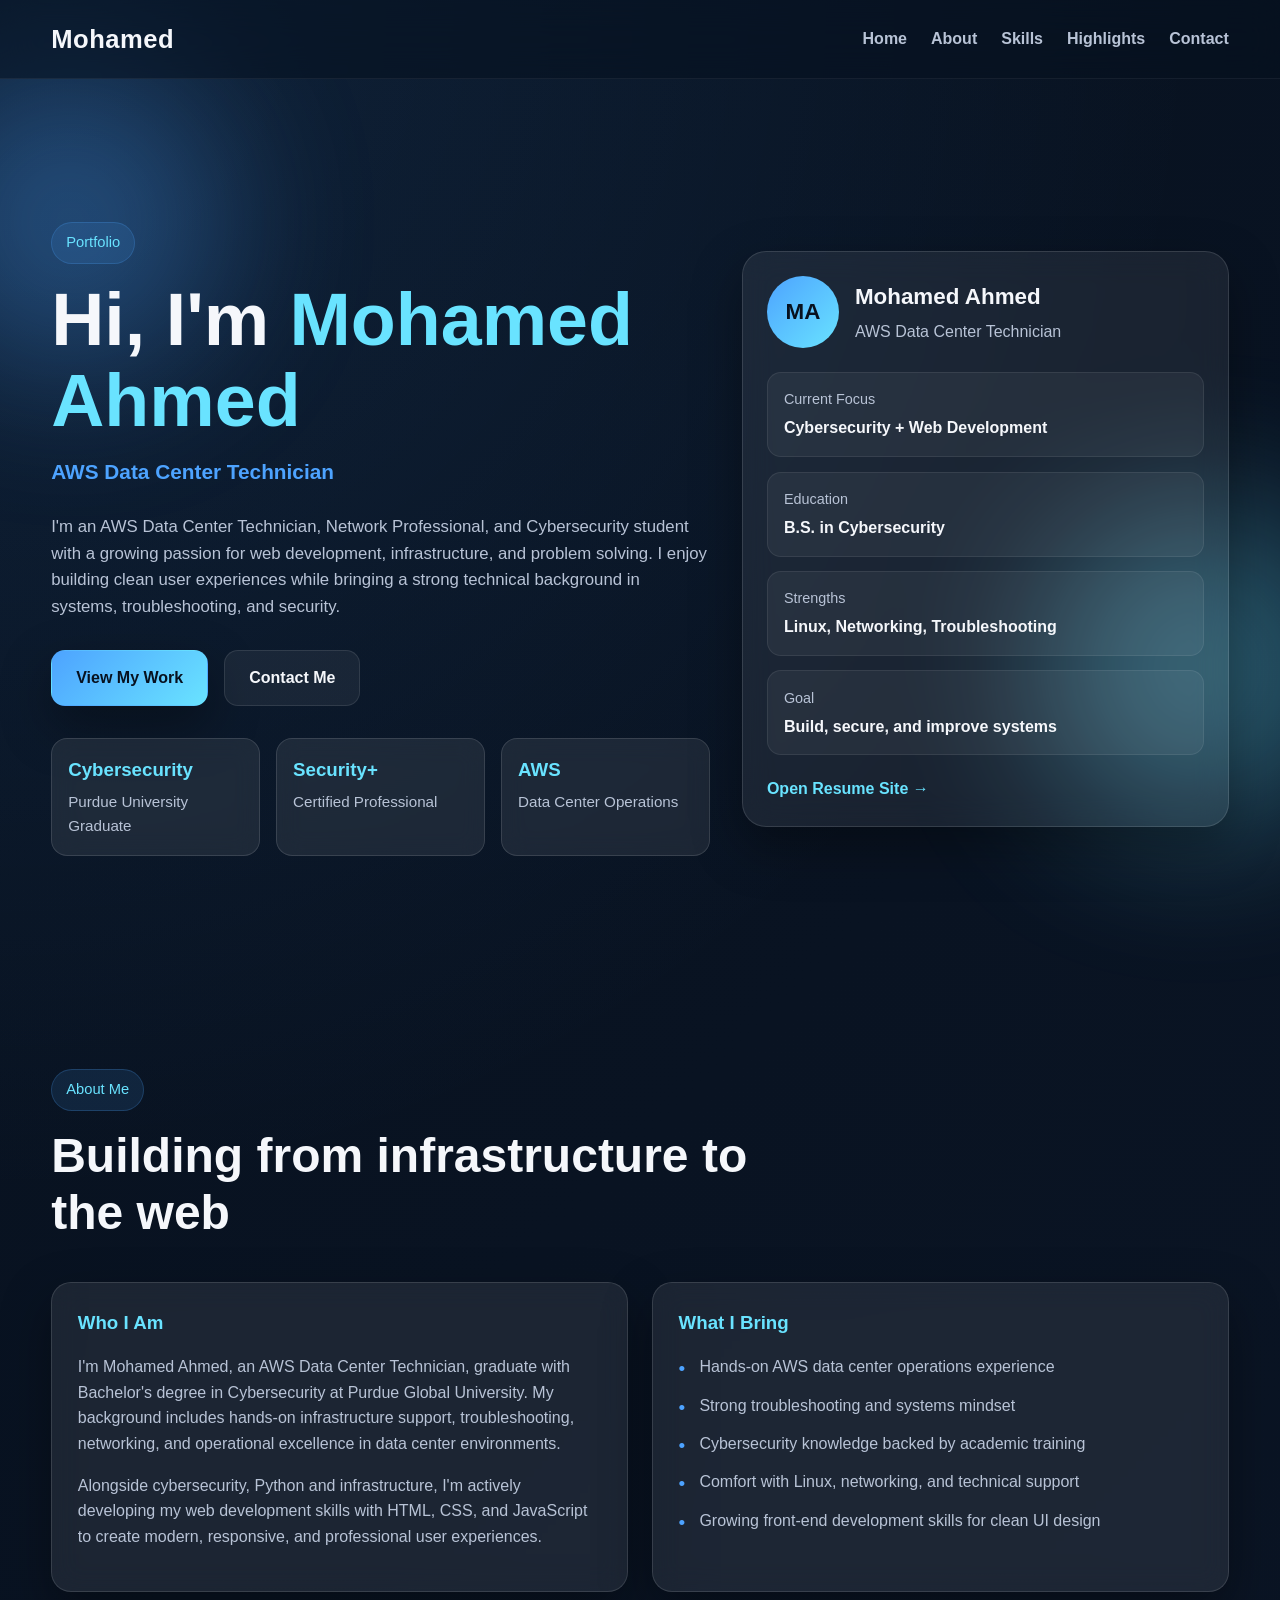
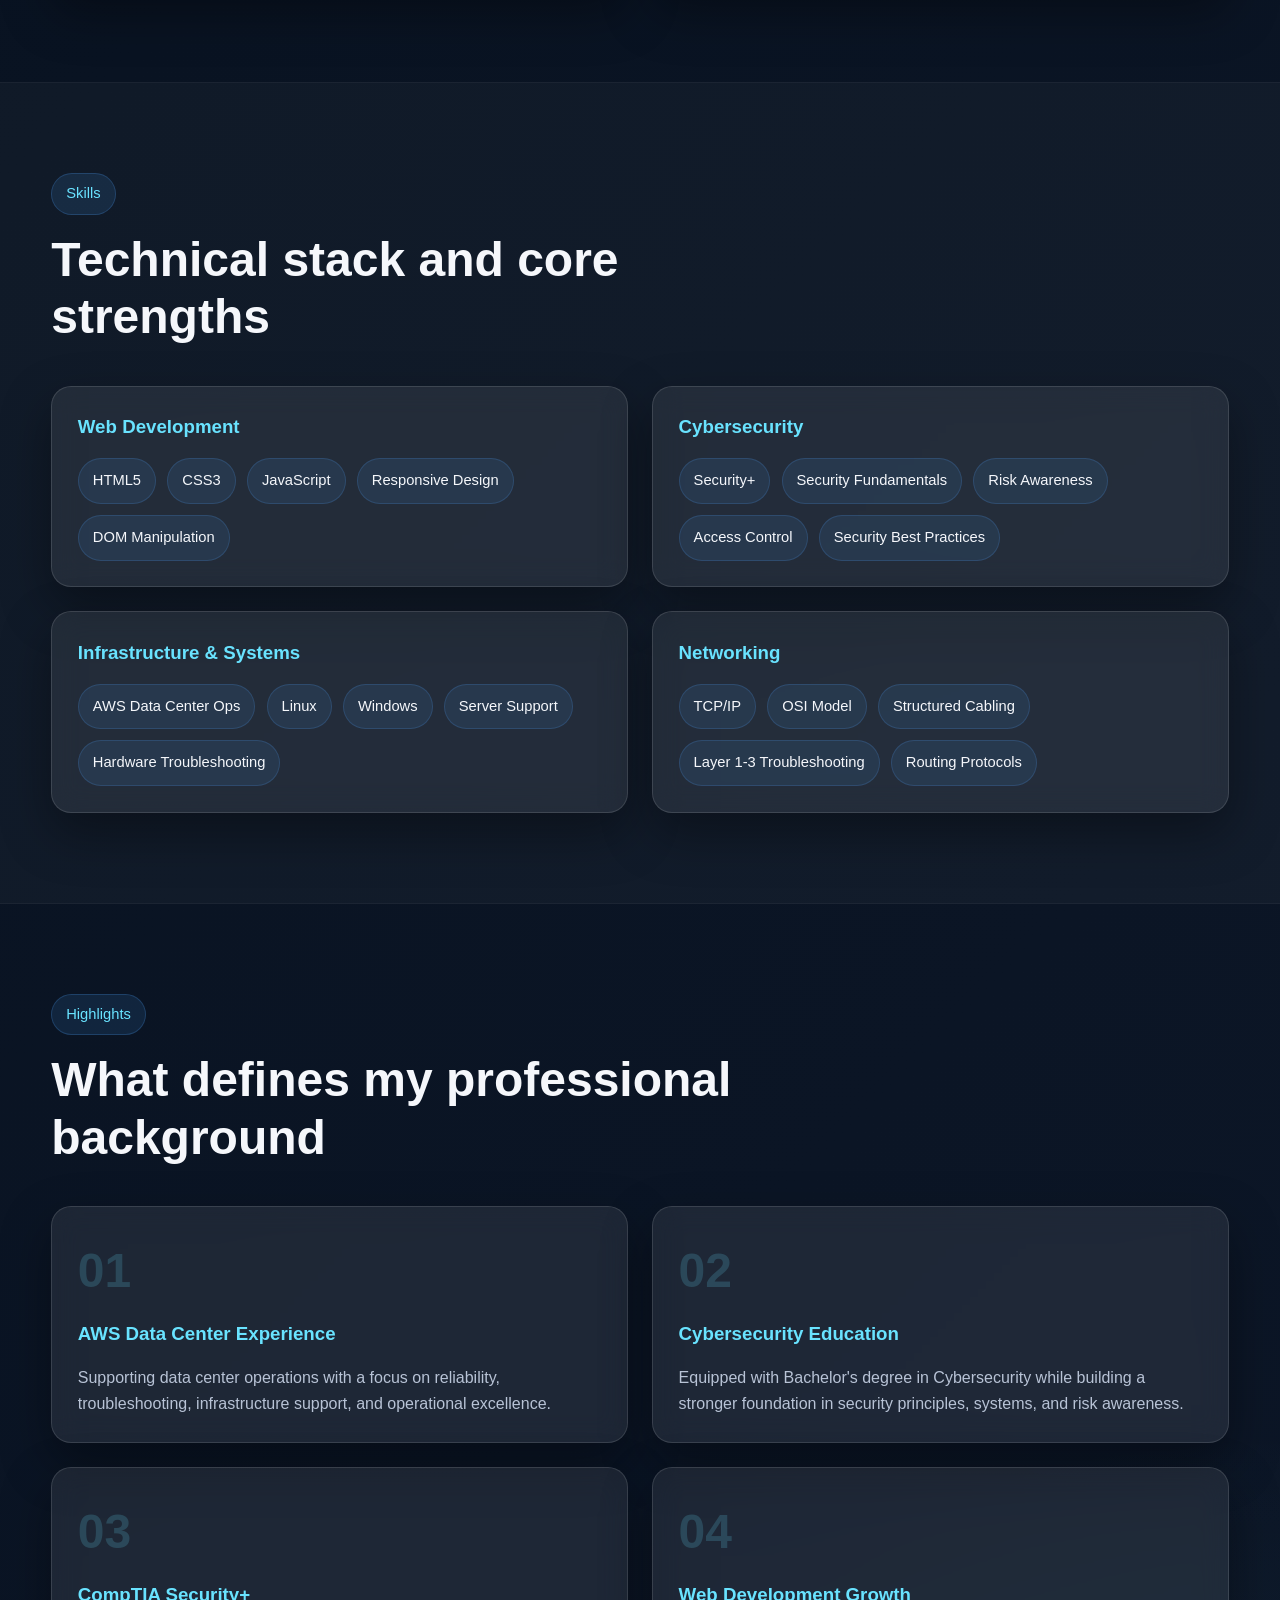
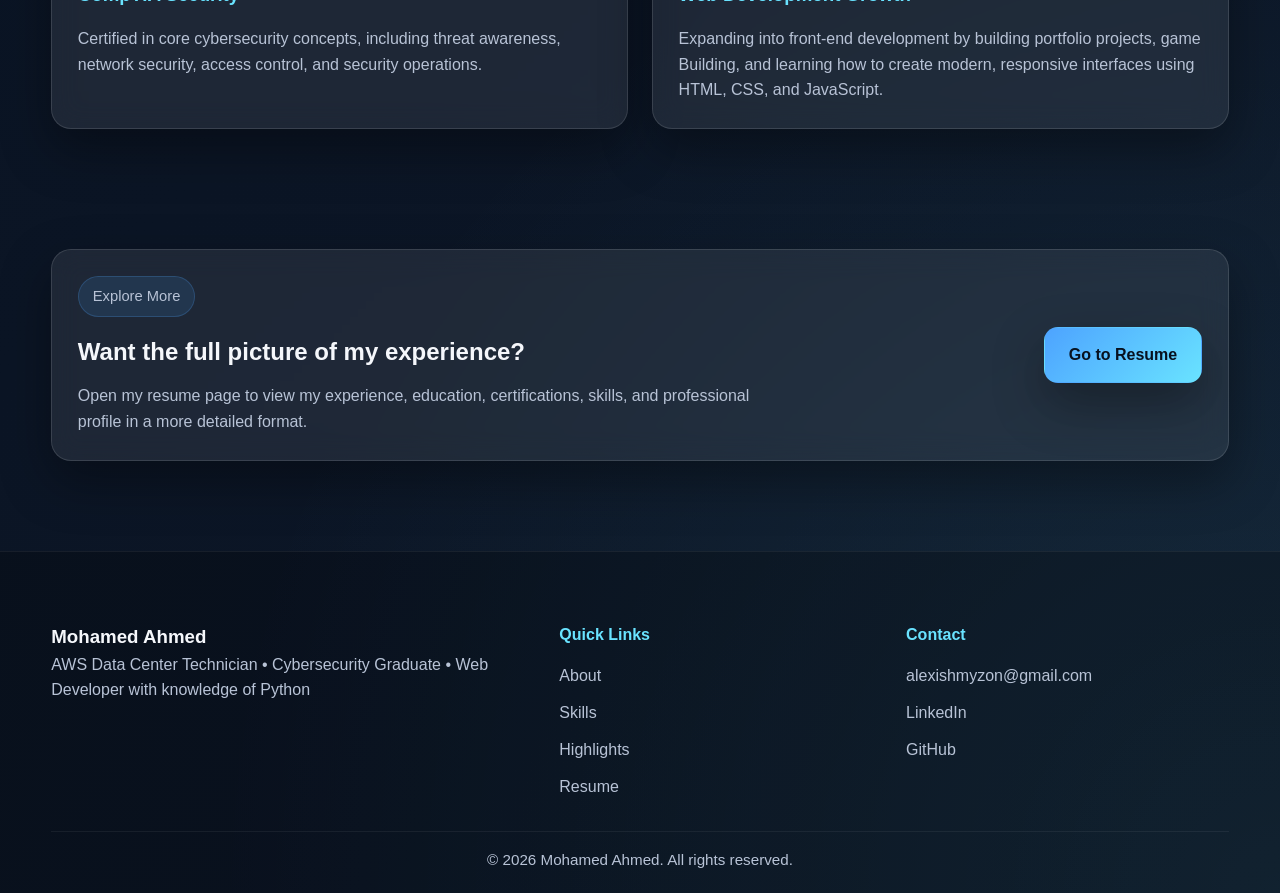
==== index.html @ 59f272d6 "Add files via upload" ====
<!DOCTYPE html>
<html lang="en">
<head>
  <meta charset="UTF-8" />
  <meta name="viewport" content="width=device-width, initial-scale=1.0" />
  <title>Mohamed Ahmed | Portfolio</title>
  <link rel="stylesheet" href="mohamed.css" />
</head>
<body>
  <!-- Background -->
  <div class="bg-blur bg-blur-1"></div>
  <div class="bg-blur bg-blur-2"></div>

  <!-- Header -->
  <header class="header">
    <div class="container nav">
      <a href="#" class="logo"><span>Mohamed</span></a>

      <nav class="navbar">
        <a href="#home">Home</a>
        <a href="#about">About</a>
        <a href="#skills">Skills</a>
        <a href="#highlights">Highlights</a>
        <a href="#contact">Contact</a>
      </nav>

      <button class="menu-toggle" id="menuToggle">☰</button>
    </div>
  </header>

  <!-- Hero -->
  <section id="home" class="hero">
    <div class="container hero-grid">
      <div class="hero-text reveal">
        <p class="hero-tag">Portfolio</p>
        <h1>
          Hi, I'm <span>Mohamed Ahmed</span>
        </h1>

        <h2 class="typing-line">
          <span id="typing"></span>
        </h2>

        <p class="hero-description">
          I'm an AWS Data Center Technician, Network Professional, and Cybersecurity student with a growing
          passion for web development, infrastructure, and problem solving.
          I enjoy building clean user experiences while bringing a strong technical
          background in systems, troubleshooting, and security.
        </p>

        <div class="hero-buttons">
          <a href="resume.html" class="btn btn-primary">View My Work</a>
          <a href="#contact" class="btn btn-secondary">Contact Me</a>
        </div>

        <div class="hero-stats">
          <div class="stat-card">
            <h3>Cybersecurity</h3>
            <p>Purdue University Graduate</p>
          </div>
          <div class="stat-card">
            <h3>Security+</h3>
            <p>Certified Professional</p>
          </div>
          <div class="stat-card">
            <h3>AWS</h3>
            <p>Data Center Operations</p>
          </div>
        </div>
      </div>

      <div class="hero-card reveal">
        <div class="profile-card">
          <div class="profile-top">
            <div class="profile-avatar">MA</div>
            <div>
              <h3>Mohamed Ahmed</h3>
              <p>AWS Data Center Technician</p>
            </div>
          </div>

          <div class="profile-lines">
            <div class="line-item">
              <span>Current Focus</span>
              <strong>Cybersecurity + Web Development</strong>
            </div>
            <div class="line-item">
              <span>Education</span>
              <strong>B.S. in Cybersecurity</strong>
            </div>
            <div class="line-item">
              <span>Strengths</span>
              <strong>Linux, Networking, Troubleshooting</strong>
            </div>
            <div class="line-item">
              <span>Goal</span>
              <strong>Build, secure, and improve systems</strong>
            </div>
          </div>

          <div class="profile-bottom">
            <a href="resume.html" class="small-link">Open Resume Site →</a>
          </div>
        </div>
      </div>
    </div>
  </section>

  <!-- About -->
  <section id="about" class="section">
    <div class="container">
      <div class="section-heading reveal">
        <p class="section-tag">About Me</p>
        <h2>Building from infrastructure to the web</h2>
      </div>

      <div class="about-grid">
        <div class="about-card reveal">
          <h3>Who I Am</h3>
          <p>
            I'm Mohamed Ahmed, an AWS Data Center Technician, graduate with
            Bachelor's degree in Cybersecurity at Purdue Global University. My
            background includes hands-on infrastructure support, troubleshooting,
            networking, and operational excellence in data center environments.
          </p>
          <p>
            Alongside cybersecurity, Python and infrastructure, I'm actively developing my
            web development skills with HTML, CSS, and JavaScript to create modern,
            responsive, and professional user experiences. 
          </p>
        </div>

        <div class="about-card reveal">
          <h3>What I Bring</h3>
          <ul class="feature-list">
            <li>Hands-on AWS data center operations experience</li>
            <li>Strong troubleshooting and systems mindset</li>
            <li>Cybersecurity knowledge backed by academic training</li>
            <li>Comfort with Linux, networking, and technical support</li>
            <li>Growing front-end development skills for clean UI design</li>
          </ul>
        </div>
      </div>
    </div>
  </section>

  <!-- Skills -->
  <section id="skills" class="section section-alt">
    <div class="container">
      <div class="section-heading reveal">
        <p class="section-tag">Skills</p>
        <h2>Technical stack and core strengths</h2>
      </div>

      <div class="skills-grid">
        <div class="skill-box reveal">
          <h3>Web Development</h3>
          <div class="skill-tags">
            <span>HTML5</span>
            <span>CSS3</span>
            <span>JavaScript</span>
            <span>Responsive Design</span>
            <span>DOM Manipulation</span>
          </div>
        </div>

        <div class="skill-box reveal">
          <h3>Cybersecurity</h3>
          <div class="skill-tags">
            <span>Security+</span>
            <span>Security Fundamentals</span>
            <span>Risk Awareness</span>
            <span>Access Control</span>
            <span>Security Best Practices</span>
          </div>
        </div>

        <div class="skill-box reveal">
          <h3>Infrastructure & Systems</h3>
          <div class="skill-tags">
            <span>AWS Data Center Ops</span>
            <span>Linux</span>
            <span>Windows</span>
            <span>Server Support</span>
            <span>Hardware Troubleshooting</span>
          </div>
        </div>

        <div class="skill-box reveal">
          <h3>Networking</h3>
          <div class="skill-tags">
            <span>TCP/IP</span>
            <span>OSI Model</span>
            <span>Structured Cabling</span>
            <span>Layer 1-3 Troubleshooting</span>
            <span>Routing Protocols</span>
          </div>
        </div>
      </div>
    </div>
  </section>

  <!-- Highlights -->
  <section id="highlights" class="section">
    <div class="container">
      <div class="section-heading reveal">
        <p class="section-tag">Highlights</p>
        <h2>What defines my professional background</h2>
      </div>

      <div class="highlight-grid">
        <div class="highlight-card reveal">
          <div class="highlight-number">01</div>
          <h3>AWS Data Center Experience</h3>
          <p>
            Supporting data center operations with a focus on reliability,
            troubleshooting, infrastructure support, and operational excellence.
          </p>
        </div>

        <div class="highlight-card reveal">
          <div class="highlight-number">02</div>
          <h3>Cybersecurity Education</h3>
          <p>
            Equipped with Bachelor's degree in Cybersecurity while building a stronger
            foundation in security principles, systems, and risk awareness.
          </p>
        </div>

        <div class="highlight-card reveal">
          <div class="highlight-number">03</div>
          <h3>CompTIA Security+</h3>
          <p>
            Certified in core cybersecurity concepts, including threat awareness,
            network security, access control, and security operations.
          </p>
        </div>

        <div class="highlight-card reveal">
          <div class="highlight-number">04</div>
          <h3>Web Development Growth</h3>
          <p>
            Expanding into front-end development by building portfolio projects, game Building, and
            learning how to create modern, responsive interfaces using HTML, CSS,
            and JavaScript.
          </p>
        </div>
      </div>
    </div>
  </section>

  <!-- CTA -->
  <section class="cta-section">
    <div class="container">
      <div class="cta-card reveal">
        <div>
          <p class="section-tag">Explore More</p>
          <h2>Want the full picture of my experience?</h2>
          <p>
            Open my resume page to view my experience, education, certifications,
            skills, and professional profile in a more detailed format.
          </p>
        </div>
        <a href="resume.html" class="btn btn-primary">Go to Resume</a>
      </div>
    </div>
  </section>

  <!-- Contact -->
  <footer id="contact" class="footer">
    <div class="container footer-grid">
      <div class="footer-brand">
        <h3>Mohamed Ahmed</h3>
        <p>
          AWS Data Center Technician • Cybersecurity Graduate • Web Developer with knowledge of Python
        </p>
      </div>

      <div class="footer-links">
        <h4>Quick Links</h4>
        <a href="#about">About</a>
        <a href="#skills">Skills</a>
        <a href="#highlights">Highlights</a>
        <a href="resume.html">Resume</a>
      </div>

      <div class="footer-links">
        <h4>Contact</h4>
        <a href="mailto:alexishmyzon@mail.com">alexishmyzon@gmail.com</a>
        <a href="https://www.linkedin.com/in/mohamed-ahmed-b32668231/" target="_blank">LinkedIn</a>
        <a href="https://github.com/mohaybe" target="_blank">GitHub</a>
      </div>
    </div>

    <div class="container footer-bottom">
      <p>© 2026 Mohamed Ahmed. All rights reserved.</p>
    </div>
  </footer>

  <script src="mohamed.js"></script>
</body>
</html>
---- mohamed.css ----
:root {
  --bg: #07111f;
  --bg-2: #0d1728;
  --card: rgba(255, 255, 255, 0.08);
  --card-border: rgba(255, 255, 255, 0.12);
  --text: #f5f7fb;
  --muted: #b8c3d6;
  --accent: #4da3ff;
  --accent-2: #69e3ff;
  --shadow: 0 20px 50px rgba(0, 0, 0, 0.35);
  --radius: 20px;
  --max-width: 1200px;
}

* {
  margin: 0;
  padding: 0;
  box-sizing: border-box;
}

html {
  scroll-behavior: smooth;
}

body {
  font-family: Arial, Helvetica, sans-serif;
  background:
    radial-gradient(circle at top left, rgba(77, 163, 255, 0.12), transparent 28%),
    radial-gradient(circle at bottom right, rgba(105, 227, 255, 0.1), transparent 25%),
    linear-gradient(135deg, var(--bg), var(--bg-2));
  color: var(--text);
  line-height: 1.6;
  overflow-x: hidden;
  position: relative;
}

a {
  color: inherit;
  text-decoration: none;
}

.container {
  width: min(92%, var(--max-width));
  margin: 0 auto;
}

.bg-blur {
  position: fixed;
  border-radius: 50%;
  filter: blur(80px);
  opacity: 0.35;
  z-index: -1;
}

.bg-blur-1 {
  width: 300px;
  height: 300px;
  background: var(--accent);
  top: 8%;
  left: -80px;
}

.bg-blur-2 {
  width: 320px;
  height: 320px;
  background: var(--accent-2);
  bottom: 8%;
  right: -80px;
}

/* Header */
.header {
  position: sticky;
  top: 0;
  z-index: 1000;
  backdrop-filter: blur(18px);
  background: rgba(7, 17, 31, 0.55);
  border-bottom: 1px solid rgba(255, 255, 255, 0.06);
}

.nav {
  display: flex;
  align-items: center;
  justify-content: space-between;
  min-height: 78px;
}

.logo {
  font-size: 1.6rem;
  font-weight: 800;
  letter-spacing: 0.5px;
}


.navbar {
  display: flex;
  gap: 1.5rem;
}

.navbar a {
  color: var(--muted);
  font-weight: 600;
  transition: 0.3s ease;
}

.navbar a:hover {
  color: var(--text);
}

.menu-toggle {
  display: none;
  background: transparent;
  border: none;
  color: var(--text);
  font-size: 1.7rem;
  cursor: pointer;
}

/* Hero */
.hero {
  min-height: 100vh;
  display: flex;
  align-items: center;
  padding: 70px 0 50px;
}

.hero-grid {
  display: grid;
  grid-template-columns: 1.15fr 0.85fr;
  gap: 2rem;
  align-items: center;
}

.hero-tag,
.section-tag {
  display: inline-block;
  padding: 8px 14px;
  border-radius: 999px;
  background: rgba(77, 163, 255, 0.12);
  border: 1px solid rgba(77, 163, 255, 0.22);
  color: var(--accent-2);
  font-size: 0.92rem;
  margin-bottom: 1rem;
}

.hero-text h1 {
  font-size: clamp(2.5rem, 6vw, 4.6rem);
  line-height: 1.1;
  margin-bottom: 0.8rem;
}

.hero-text h1 span {
  color: var(--accent-2);
}

.typing-line {
  min-height: 40px;
  color: var(--accent);
  font-size: 1.3rem;
  margin-bottom: 1.2rem;
  font-weight: 700;
}

.hero-description {
  color: var(--muted);
  max-width: 700px;
  font-size: 1.05rem;
  margin-bottom: 1.8rem;
}

.hero-buttons {
  display: flex;
  gap: 1rem;
  flex-wrap: wrap;
  margin-bottom: 2rem;
}

.btn {
  display: inline-flex;
  align-items: center;
  justify-content: center;
  padding: 14px 24px;
  border-radius: 14px;
  font-weight: 700;
  transition: 0.3s ease;
  border: 1px solid transparent;
}

.btn-primary {
  background: linear-gradient(135deg, var(--accent), var(--accent-2));
  color: #07111f;
  box-shadow: var(--shadow);
}

.btn-primary:hover {
  transform: translateY(-2px);
}

.btn-secondary {
  background: rgba(255, 255, 255, 0.06);
  border-color: rgba(255, 255, 255, 0.1);
  color: var(--text);
}

.btn-secondary:hover {
  background: rgba(255, 255, 255, 0.1);
}

.hero-stats {
  display: grid;
  grid-template-columns: repeat(3, 1fr);
  gap: 1rem;
}

.stat-card {
  background: var(--card);
  border: 1px solid var(--card-border);
  padding: 1rem;
  border-radius: 16px;
  backdrop-filter: blur(12px);
}

.stat-card h3 {
  color: var(--accent-2);
  margin-bottom: 0.35rem;
}

.stat-card p {
  color: var(--muted);
  font-size: 0.95rem;
}

/* Hero card */
.profile-card {
  background: rgba(255, 255, 255, 0.07);
  border: 1px solid var(--card-border);
  border-radius: 24px;
  padding: 1.5rem;
  box-shadow: var(--shadow);
  backdrop-filter: blur(16px);
}

.profile-top {
  display: flex;
  align-items: center;
  gap: 1rem;
  margin-bottom: 1.5rem;
}

.profile-avatar {
  width: 72px;
  height: 72px;
  border-radius: 50%;
  display: grid;
  place-items: center;
  font-size: 1.4rem;
  font-weight: 800;
  background: linear-gradient(135deg, var(--accent), var(--accent-2));
  color: #07111f;
}

.profile-top h3 {
  font-size: 1.4rem;
  margin-bottom: 0.25rem;
}

.profile-top p {
  color: var(--muted);
}

.profile-lines {
  display: grid;
  gap: 0.9rem;
}

.line-item {
  padding: 0.95rem 1rem;
  border-radius: 14px;
  background: rgba(255, 255, 255, 0.05);
  border: 1px solid rgba(255, 255, 255, 0.08);
}

.line-item span {
  display: block;
  color: var(--muted);
  font-size: 0.9rem;
  margin-bottom: 0.25rem;
}

.line-item strong {
  color: var(--text);
}

.profile-bottom {
  margin-top: 1.3rem;
}

.small-link {
  color: var(--accent-2);
  font-weight: 700;
}

/* Sections */
.section {
  padding: 90px 0;
}

.section-alt {
  background: rgba(255, 255, 255, 0.03);
  border-top: 1px solid rgba(255, 255, 255, 0.04);
  border-bottom: 1px solid rgba(255, 255, 255, 0.04);
}

.section-heading {
  max-width: 760px;
  margin-bottom: 2.5rem;
}

.section-heading h2 {
  font-size: clamp(2rem, 4vw, 3rem);
  line-height: 1.2;
}

.about-grid,
.skills-grid,
.highlight-grid,
.footer-grid {
  display: grid;
  gap: 1.5rem;
}

.about-grid {
  grid-template-columns: repeat(2, 1fr);
}

.about-card,
.skill-box,
.highlight-card,
.cta-card {
  background: var(--card);
  border: 1px solid var(--card-border);
  border-radius: var(--radius);
  padding: 1.6rem;
  backdrop-filter: blur(14px);
  box-shadow: var(--shadow);
}

.about-card h3,
.skill-box h3,
.highlight-card h3 {
  margin-bottom: 1rem;
  color: var(--accent-2);
}

.about-card p {
  color: var(--muted);
  margin-bottom: 1rem;
}

.feature-list {
  list-style: none;
  display: grid;
  gap: 0.8rem;
}

.feature-list li {
  color: var(--muted);
  padding-left: 1.3rem;
  position: relative;
}

.feature-list li::before {
  content: "•";
  position: absolute;
  left: 0;
  color: var(--accent);
  font-size: 1.2rem;
}

.skills-grid {
  grid-template-columns: repeat(2, 1fr);
}

.skill-tags {
  display: flex;
  flex-wrap: wrap;
  gap: 0.7rem;
}

.skill-tags span {
  background: rgba(77, 163, 255, 0.1);
  color: var(--text);
  border: 1px solid rgba(77, 163, 255, 0.18);
  padding: 10px 14px;
  border-radius: 999px;
  font-size: 0.92rem;
}

.highlight-grid {
  grid-template-columns: repeat(2, 1fr);
}

.highlight-card {
  position: relative;
  overflow: hidden;
}

.highlight-number {
  font-size: 3rem;
  font-weight: 800;
  color: rgba(105, 227, 255, 0.18);
  margin-bottom: 0.6rem;
}

.highlight-card p {
  color: var(--muted);
}

/* CTA */
.cta-section {
  padding: 30px 0 90px;
}

.cta-card {
  display: flex;
  justify-content: space-between;
  align-items: center;
  gap: 2rem;
}

.cta-card h2 {
  margin-bottom: 0.7rem;
}

.cta-card p {
  color: var(--muted);
  max-width: 700px;
}

/* Footer */
.footer {
  padding: 70px 0 20px;
  background: rgba(0, 0, 0, 0.22);
  border-top: 1px solid rgba(255, 255, 255, 0.06);
}

.footer-grid {
  grid-template-columns: 1.2fr 0.8fr 0.8fr;
  margin-bottom: 2rem;
}

.footer-brand p,
.footer-links a {
  color: var(--muted);
}

.footer-links {
  display: flex;
  flex-direction: column;
  gap: 0.7rem;
}

.footer-links h4 {
  margin-bottom: 0.3rem;
  color: var(--accent-2);
}

.footer-bottom {
  padding-top: 1rem;
  border-top: 1px solid rgba(255, 255, 255, 0.06);
}

.footer-bottom p {
  color: var(--muted);
  text-align: center;
  font-size: 0.95rem;
}

/* Reveal animation */
.reveal {
  opacity: 0;
  transform: translateY(40px);
  transition: all 0.8s ease;
}

.reveal.active {
  opacity: 1;
  transform: translateY(0);
}

/* Responsive */
@media (max-width: 980px) {
  .hero-grid,
  .about-grid,
  .skills-grid,
  .highlight-grid,
  .footer-grid,
  .cta-card {
    grid-template-columns: 1fr;
  }

  .hero-stats {
    grid-template-columns: 1fr;
  }

  .cta-card {
    align-items: flex-start;
  }
}

@media (max-width: 780px) {
  .navbar {
    position: absolute;
    top: 78px;
    right: 4%;
    width: 220px;
    background: rgba(8, 18, 33, 0.95);
    border: 1px solid rgba(255, 255, 255, 0.08);
    border-radius: 16px;
    padding: 1rem;
    display: none;
    flex-direction: column;
    gap: 1rem;
  }

  .navbar.show {
    display: flex;
  }

  .menu-toggle {
    display: block;
  }

  .hero {
    padding-top: 50px;
  }
}
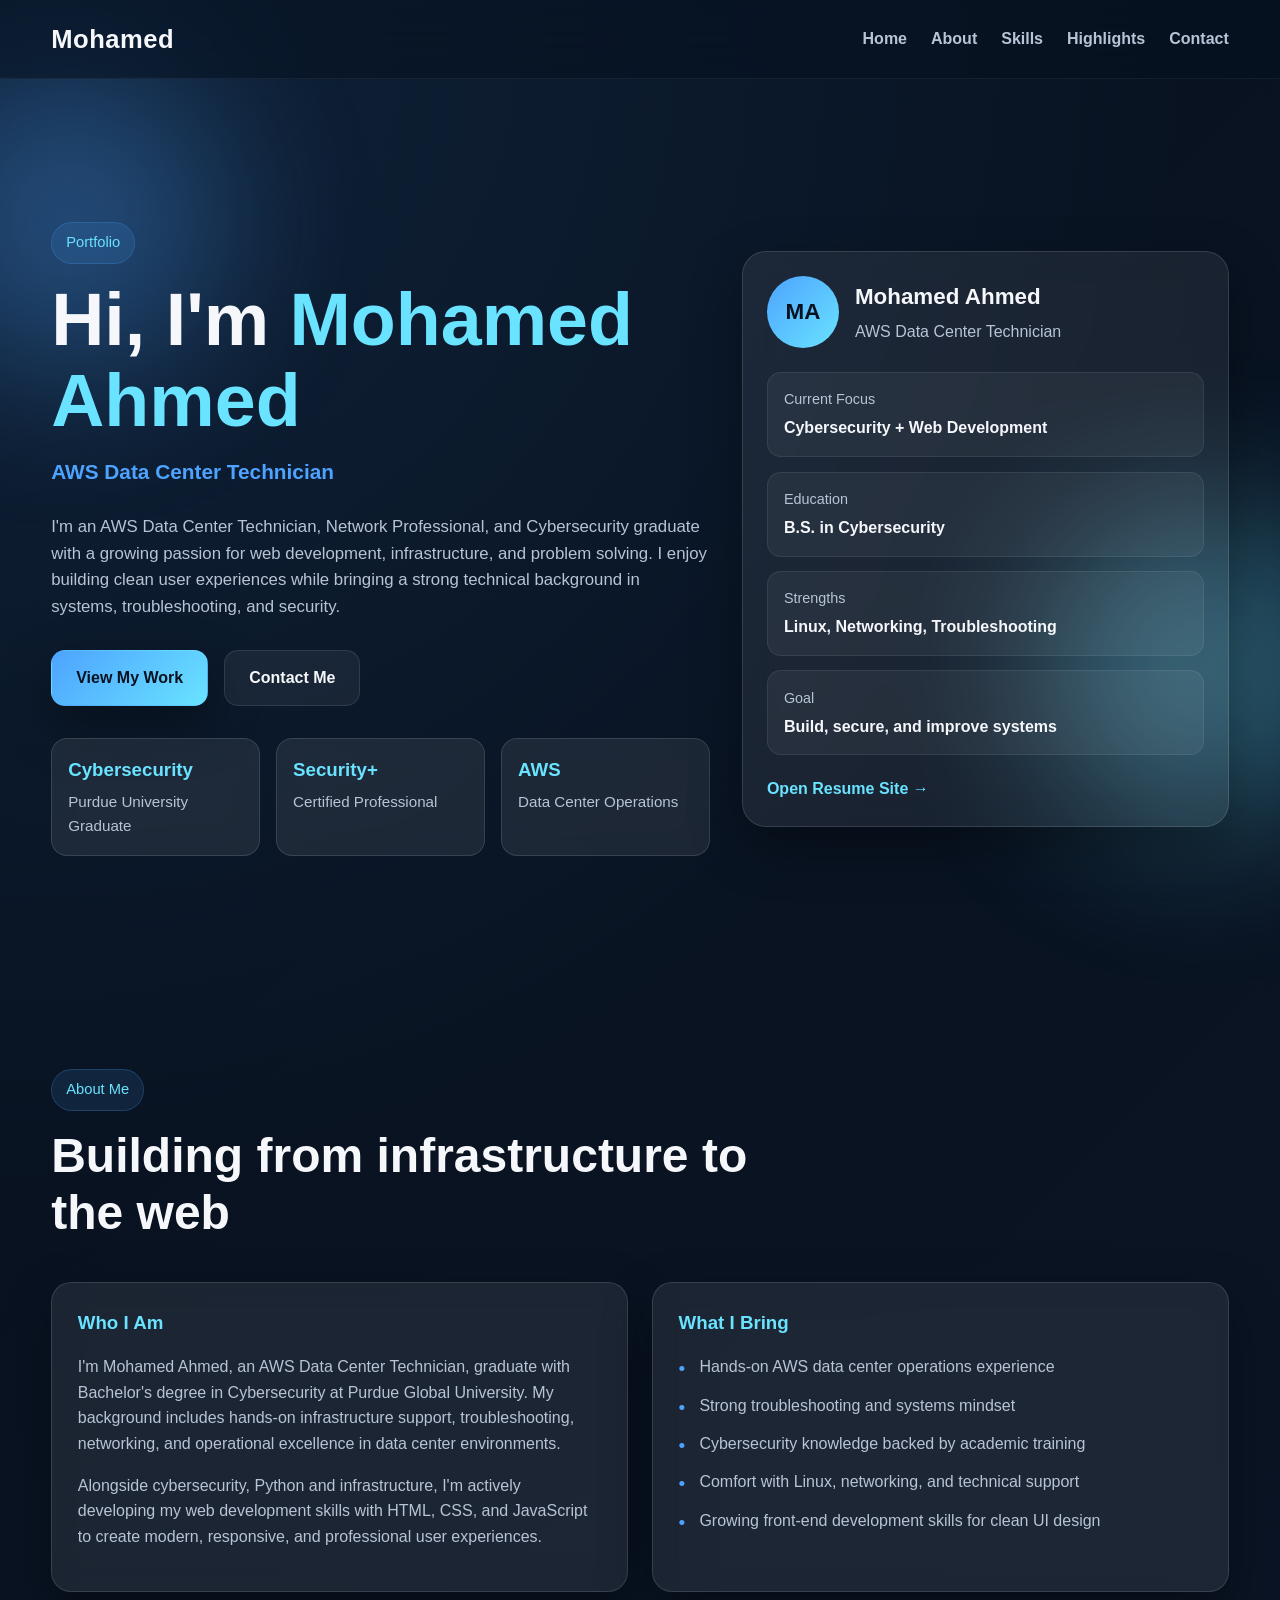
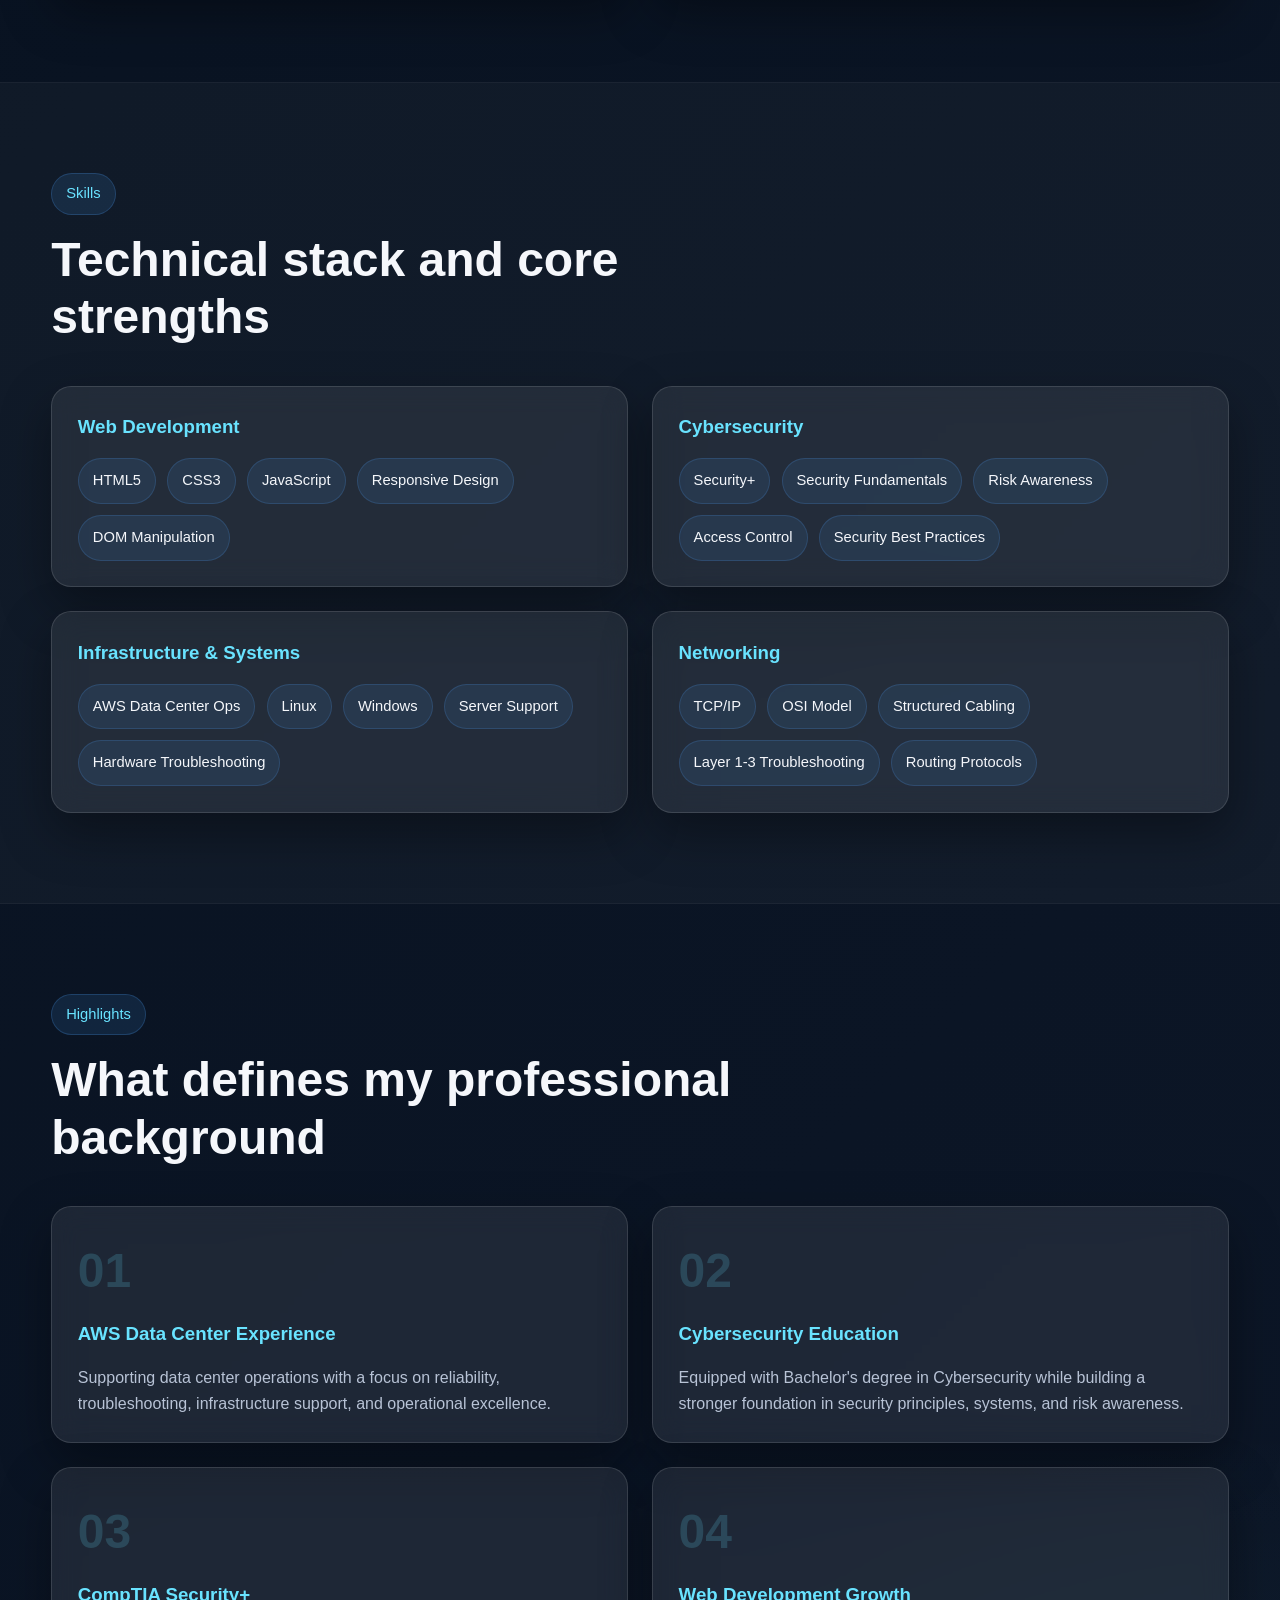
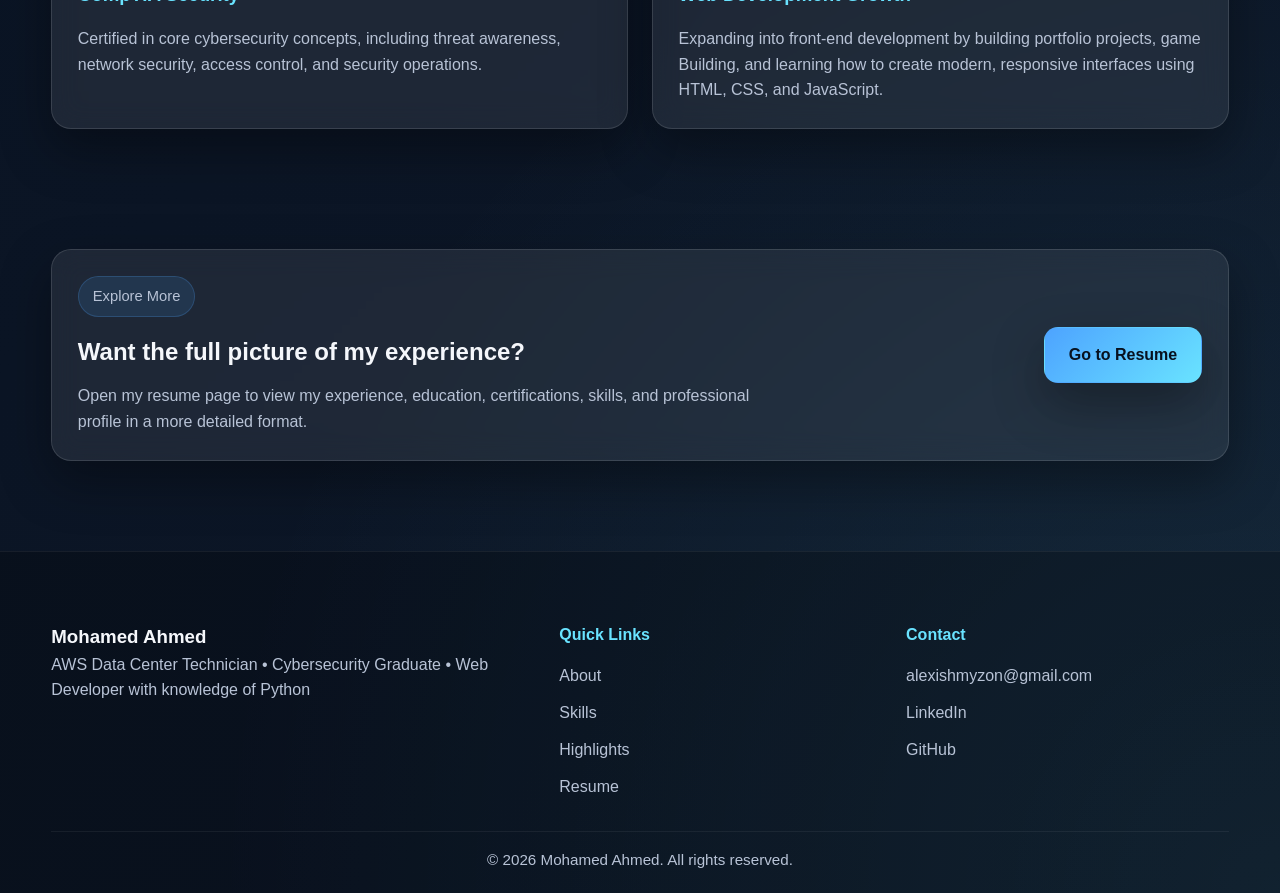
==== commit ffc10b51: "index.html" ====
--- a/index.html
+++ b/index.html
@@ -42,7 +42,7 @@
         </h2>
 
         <p class="hero-description">
-          I'm an AWS Data Center Technician, Network Professional, and Cybersecurity student with a growing
+          I'm an AWS Data Center Technician, Network Professional, and Cybersecurity graduate with a growing
           passion for web development, infrastructure, and problem solving.
           I enjoy building clean user experiences while bringing a strong technical
           background in systems, troubleshooting, and security.
@@ -299,4 +299,4 @@
 
   <script src="mohamed.js"></script>
 </body>
-</html>+</html>
